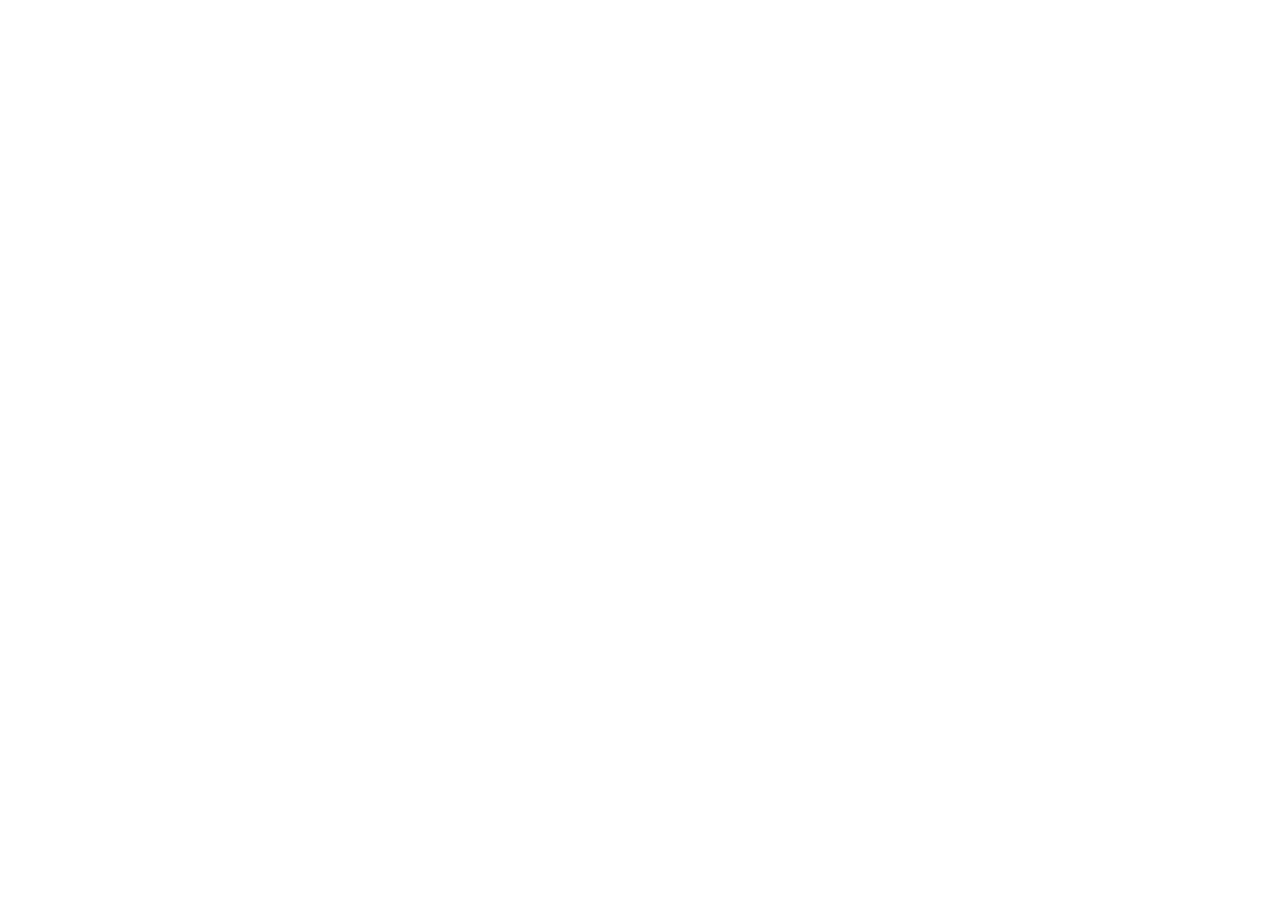
==== index.html @ d51be499 "Update index.html" ====
<!DOCTYPE html>
<html lang="ar">
<head>
  <meta charset="UTF-8">
  <meta http-equiv="refresh" content="0; url=https://guns.lol/1y.">
  <title>Redirect</title>
</head>
<body>
</body>
</html>
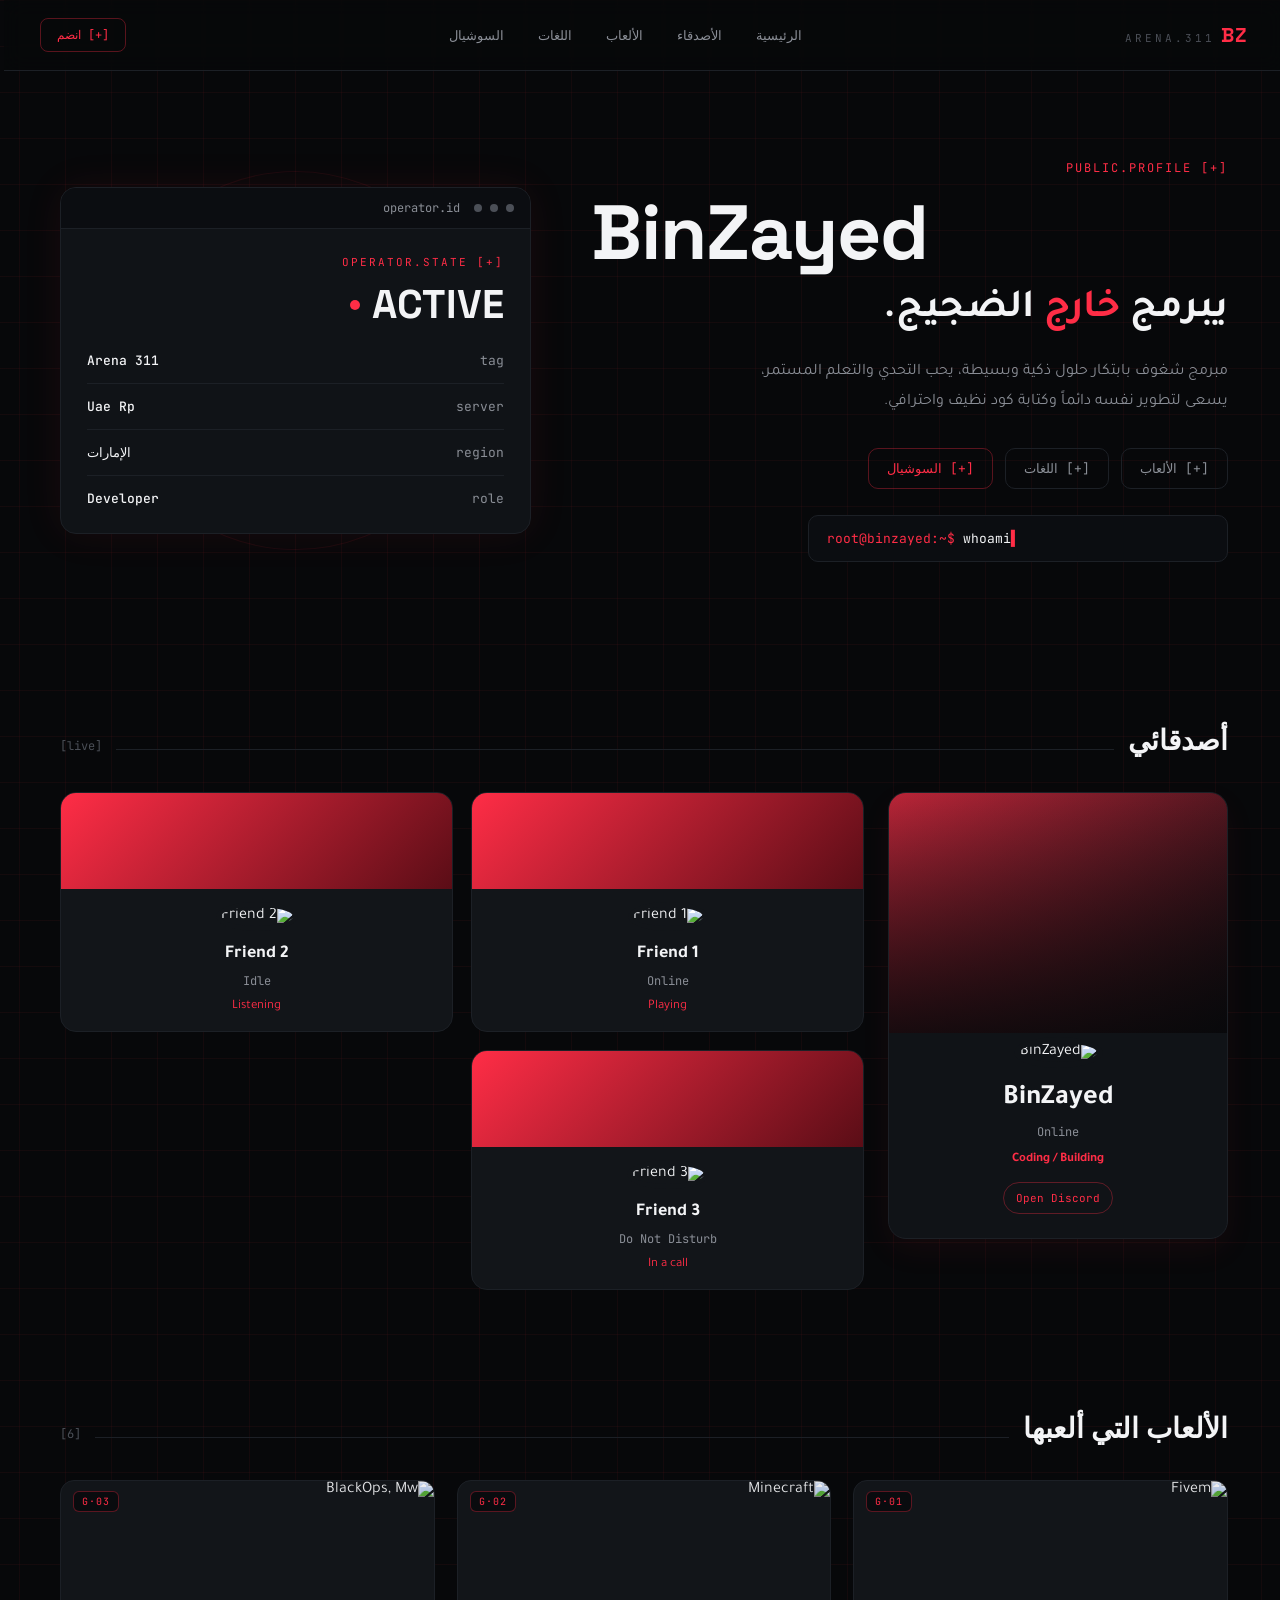
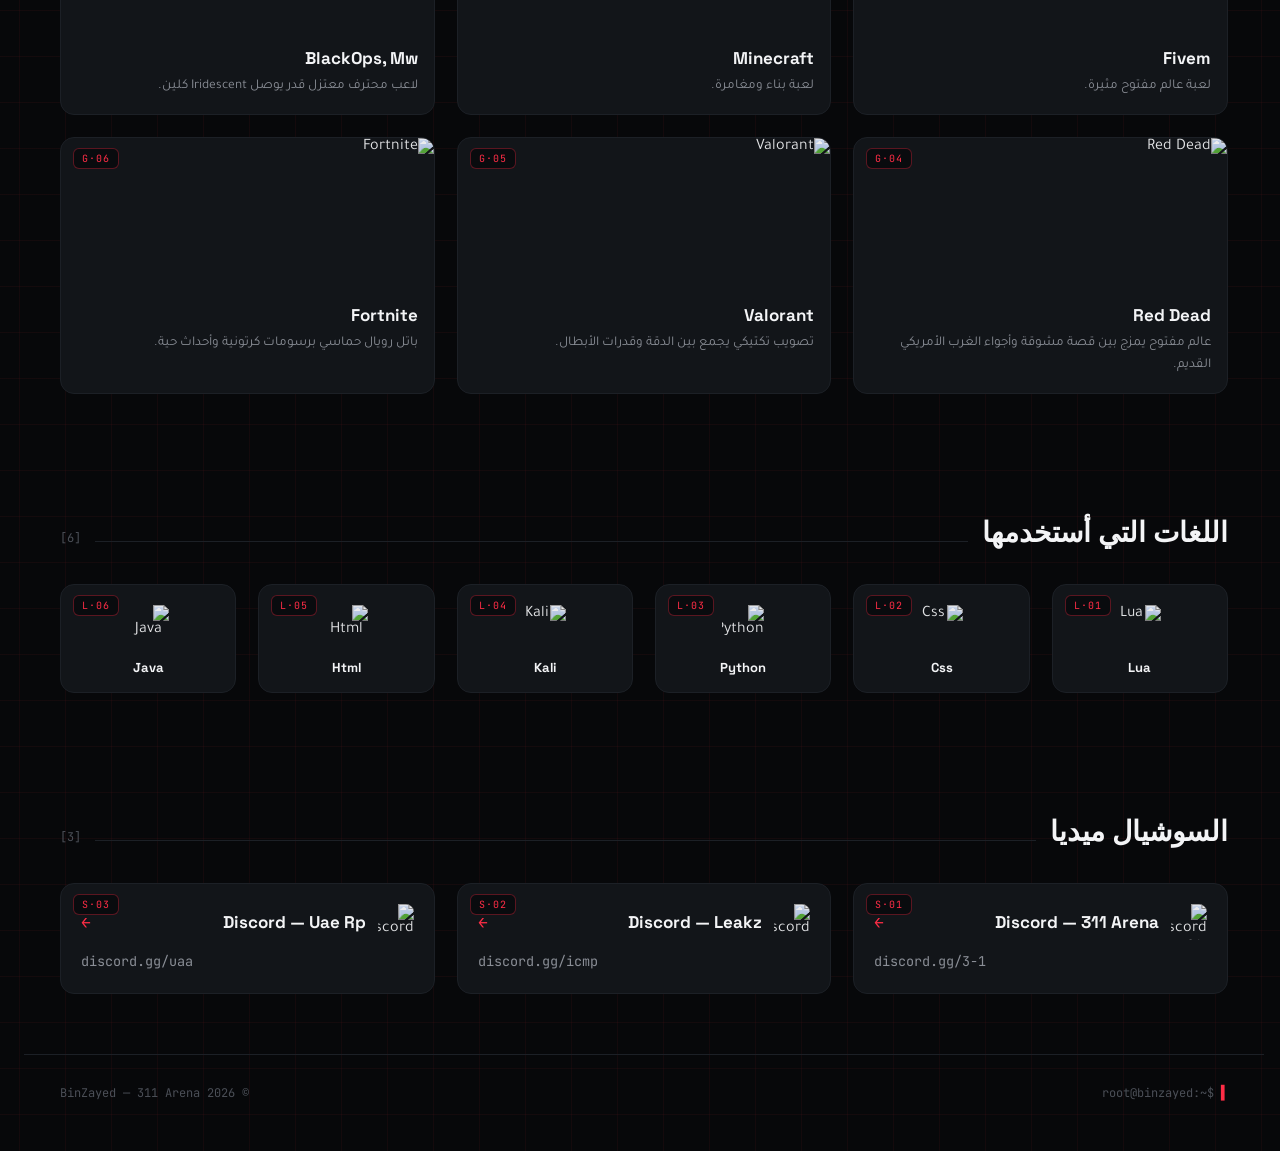
==== commit 7ae77a26: "Add files via upload" ====
--- a/index.html
+++ b/index.html
@@ -1,12 +1,622 @@
-<!DOCTYPE html>
-<html lang="ar">
-<head>
-  <meta charset="UTF-8">
-  <meta http-equiv="refresh" content="0; url=https://guns.lol/1y.">
-  <title>Redirect</title>
-</head>
-<body>
-</body>
-</html>
-
-
+<!DOCTYPE html>
+<html lang="ar" dir="rtl">
+<head>
+<meta charset="UTF-8" />
+<meta name="viewport" content="width=device-width, initial-scale=1" />
+<title>BinZayed — 311 Arena</title>
+<style>
+  @import url('https://fonts.googleapis.com/css2?family=Space+Grotesk:wght@500;700&family=JetBrains+Mono:wght@400;500;700&family=Tajawal:wght@400;500;700;900&display=swap');
+
+  :root{
+    --bg:#07080a;
+    --bg-soft:#0b0d11;
+    --panel:#101317;
+    --card:#121519;
+    --border:#1c2026;
+    --red:#ff2d46;
+    --red-dim:#ff2d4622;
+    --red-soft:#ff2d4655;
+    --text:#f3f4f6;
+    --text-dim:#8a8e96;
+    --text-faint:#4b4f57;
+  }
+
+  *{ margin:0; padding:0; box-sizing:border-box; }
+
+  html{ scroll-behavior:smooth; }
+
+  body{
+    background:var(--bg);
+    color:var(--text);
+    font-family:'Tajawal', sans-serif;
+    min-height:100vh;
+    overflow-x:hidden;
+    background-image:
+      linear-gradient(rgba(255,45,70,0.05) 1px, transparent 1px),
+      linear-gradient(90deg, rgba(255,45,70,0.05) 1px, transparent 1px);
+    background-size:46px 46px;
+    background-position:center top;
+  }
+
+  .mono{ font-family:'JetBrains Mono', monospace; }
+
+  a{ color:inherit; text-decoration:none; }
+
+  /* ===== NAV ===== */
+  nav{
+    position:fixed; top:0; right:0; left:0; z-index:100;
+    display:flex; align-items:center; justify-content:space-between;
+    padding:18px 36px;
+    background:rgba(7,8,10,0.75);
+    backdrop-filter:blur(10px);
+    border-bottom:1px solid var(--border);
+  }
+  .logo{ display:flex; align-items:baseline; gap:6px; }
+  .logo .mark{ font-family:'Space Grotesk', sans-serif; font-weight:700; font-size:20px; color:var(--red); letter-spacing:1px; }
+  .logo .sub{ font-family:'JetBrains Mono', monospace; font-size:11px; color:var(--text-faint); letter-spacing:3px; }
+  .nav-links{ display:flex; gap:34px; font-family:'JetBrains Mono', monospace; font-size:13px; color:var(--text-dim); }
+  .nav-links a{ transition:color .2s ease; }
+  .nav-links a:hover{ color:var(--text); }
+  .join-btn{
+    font-family:'JetBrains Mono', monospace; font-size:12px;
+    border:1px solid var(--red-soft); color:var(--red);
+    padding:8px 16px; border-radius:8px; transition:.2s ease;
+  }
+  .join-btn:hover{ background:var(--red-dim); }
+
+  /* ===== HERO ===== */
+  .hero{
+    position:relative;
+    max-width:1240px; margin:0 auto;
+    padding:160px 36px 100px;
+    display:grid; grid-template-columns:1.15fr .85fr; gap:60px;
+    align-items:center;
+  }
+  .eyebrow{
+    font-family:'JetBrains Mono', monospace; font-size:12px;
+    color:var(--red); letter-spacing:2px;
+    display:flex; align-items:center; gap:8px; margin-bottom:18px;
+  }
+  .eyebrow.small{ font-size:11px; margin-bottom:10px; }
+  .hero-title{ margin-bottom:22px; }
+  .hero-name{
+    display:block;
+    font-family:'Space Grotesk', sans-serif; font-weight:700;
+    font-size:clamp(44px,6vw,78px); line-height:1;
+    color:var(--text); letter-spacing:-1px;
+  }
+  .hero-line2{
+    display:block; margin-top:14px;
+    font-weight:700; font-size:clamp(26px,3.4vw,40px); line-height:1.25;
+    color:var(--text);
+  }
+  .hero-line2 span{ color:var(--red); }
+  .hero-desc{
+    max-width:480px; color:var(--text-dim); font-size:16px; line-height:1.9; margin-bottom:30px;
+  }
+  .btn-row{ display:flex; gap:12px; flex-wrap:wrap; margin-bottom:26px; }
+  .btn{
+    font-family:'JetBrains Mono', monospace; font-size:13px;
+    padding:11px 18px; border-radius:10px;
+    border:1px solid var(--border); color:var(--text-dim);
+    transition:.2s ease;
+  }
+  .btn:hover{ border-color:var(--red-soft); color:var(--text); background:var(--red-dim); }
+  .btn-primary{ border-color:var(--red-soft); color:var(--red); }
+  .terminal-line{
+    font-family:'JetBrains Mono', monospace; font-size:13px;
+    background:var(--bg-soft); border:1px solid var(--border);
+    border-radius:10px; padding:14px 18px; max-width:420px; color:var(--text-dim);
+  }
+  .terminal-line .prompt{ color:var(--red); }
+  .terminal-line .typed{ color:var(--text); }
+  .cursor{ animation:blink 1s steps(1) infinite; color:var(--red); }
+  @keyframes blink{ 50%{ opacity:0; } }
+
+  /* ===== STATUS CARD ===== */
+  .status-wrap{ position:relative; }
+  .orbit-svg{
+    position:absolute; inset:-60px; width:calc(100% + 120px); height:calc(100% + 120px);
+    z-index:0; opacity:.65; pointer-events:none;
+  }
+  .orbit-ring{ fill:none; stroke:var(--red); stroke-opacity:.12; }
+  .orbit-line{ stroke:var(--red); stroke-opacity:.18; }
+  .node{ fill:var(--red); opacity:.5; }
+  .node.pulse{ animation:nodePulse 2.4s ease-in-out infinite; }
+  @keyframes nodePulse{ 0%,100%{ opacity:.4; r:4; } 50%{ opacity:1; r:6; } }
+
+  .status-card{
+    position:relative; z-index:1;
+    background:var(--panel); border:1px solid var(--border);
+    border-radius:16px; overflow:hidden;
+    box-shadow:0 0 40px rgba(255,45,70,0.08);
+  }
+  .status-bar{
+    display:flex; align-items:center; gap:8px;
+    padding:12px 16px; border-bottom:1px solid var(--border);
+    background:var(--bg-soft);
+  }
+  .status-bar .dot{ width:8px; height:8px; border-radius:50%; background:var(--text-faint); }
+  .status-bar-title{ font-family:'JetBrains Mono', monospace; font-size:12px; color:var(--text-dim); margin-right:6px; }
+  .status-body{ padding:26px; }
+  .status-headline{
+    font-family:'Space Grotesk', sans-serif; font-weight:700;
+    font-size:40px; color:var(--text); display:flex; align-items:center; gap:12px; margin-bottom:22px;
+  }
+  .pulse-dot{
+    width:10px; height:10px; border-radius:50%; background:var(--red);
+    box-shadow:0 0 0 0 var(--red-soft);
+    animation:ringPulse 2s infinite;
+  }
+  @keyframes ringPulse{
+    0%{ box-shadow:0 0 0 0 rgba(255,45,70,.5); }
+    70%{ box-shadow:0 0 0 10px rgba(255,45,70,0); }
+    100%{ box-shadow:0 0 0 0 rgba(255,45,70,0); }
+  }
+  .status-rows{ display:flex; flex-direction:column; gap:14px; }
+  .status-row{
+    display:flex; justify-content:space-between; align-items:center;
+    font-family:'JetBrains Mono', monospace; font-size:13px;
+    padding-bottom:14px; border-bottom:1px solid var(--border);
+    color:var(--text-dim);
+  }
+  .status-row:last-child{ border-bottom:none; padding-bottom:0; }
+  .status-row .val{ color:var(--text); font-weight:500; }
+
+  /* ===== DISCORD FRIENDS ===== */
+  .discord-layout{
+    display:grid;
+    grid-template-columns:340px minmax(0,1fr);
+    gap:24px;
+    align-items:start;
+  }
+  .discord-profile-card{
+    background:var(--panel);
+    border:1px solid var(--border);
+    border-radius:18px;
+    overflow:hidden;
+    box-shadow:0 12px 32px rgba(255,45,70,.06);
+  }
+  .discord-banner{
+    height:240px;
+    background-size:cover;
+    background-position:center;
+    position:relative;
+  }
+  .discord-banner::after{
+    content:'';
+    position:absolute;
+    inset:0;
+    background:linear-gradient(to bottom, rgba(7,8,10,0.08), rgba(7,8,10,0.85));
+  }
+  .discord-content{
+    padding:28px 22px 24px;
+    text-align:center;
+    position:relative;
+    margin-top:-18px;
+  }
+  .discord-avatar{
+    width:126px;
+    height:126px;
+    border-radius:50%;
+    margin-top:-88px;
+    border:6px solid var(--panel);
+    object-fit:cover;
+  }
+  .discord-name{
+    font-size:28px;
+    font-weight:700;
+    margin-top:14px;
+    color:var(--text);
+  }
+  .discord-status{
+    color:var(--text-dim);
+    margin-top:8px;
+    font-family:'JetBrains Mono', monospace;
+    font-size:12px;
+  }
+  .discord-activity{
+    margin-top:12px;
+    color:var(--red);
+    font-weight:700;
+    font-size:13px;
+  }
+  .discord-link{
+    display:inline-block;
+    margin-top:14px;
+    padding:8px 12px;
+    border:1px solid var(--red-soft);
+    border-radius:999px;
+    color:var(--red);
+    font-family:'JetBrains Mono', monospace;
+    font-size:11px;
+    transition:.2s ease;
+  }
+  .discord-link:hover{
+    background:var(--red-dim);
+  }
+  .friends-grid{
+    display:grid;
+    grid-template-columns:repeat(2, minmax(0, 1fr));
+    gap:18px;
+  }
+  .friend-card{
+    background:var(--card);
+    border:1px solid var(--border);
+    border-radius:16px;
+    overflow:hidden;
+    transition:.3s ease;
+  }
+  .friend-card:hover{
+    transform:translateY(-5px);
+    border-color:var(--red-soft);
+    box-shadow:0 12px 30px rgba(255,45,70,.1);
+  }
+  .friend-banner{
+    height:96px;
+    background:linear-gradient(135deg, var(--red), #5a0d16);
+  }
+  .friend-body{
+    padding:18px 16px 16px;
+    text-align:center;
+  }
+  .friend-avatar{
+    width:78px;
+    height:78px;
+    border-radius:50%;
+    margin-top:-58px;
+    border:5px solid var(--card);
+    object-fit:cover;
+  }
+  .friend-name{
+    font-size:18px;
+    font-weight:700;
+    margin-top:12px;
+    color:var(--text);
+  }
+  .friend-status{
+    color:var(--text-dim);
+    margin-top:8px;
+    font-family:'JetBrains Mono', monospace;
+    font-size:12px;
+  }
+  .friend-activity{
+    color:var(--red);
+    margin-top:10px;
+    font-size:13px;
+  }
+
+  /* ===== SECTIONS ===== */
+  .section{
+    max-width:1240px; margin:0 auto; padding:60px 36px;
+    scroll-margin-top:90px;
+  }
+  .section-head{ display:flex; align-items:baseline; gap:14px; margin-bottom:34px; }
+  .section-head h2{
+    font-family:'Space Grotesk', sans-serif; font-weight:700; font-size:28px; color:var(--text);
+  }
+  .section-head .count{ font-family:'JetBrains Mono', monospace; font-size:12px; color:var(--text-faint); }
+  .section-rule{ flex:1; height:1px; background:var(--border); }
+
+  .data-grid{
+    display:grid; grid-template-columns:repeat(3, 1fr); gap:22px;
+  }
+  .data-grid.langs{ grid-template-columns:repeat(6, 1fr); }
+  .data-grid.social{ grid-template-columns:repeat(3, 1fr); }
+
+  .data-card{
+    position:relative;
+    background:var(--card); border:1px solid var(--border);
+    border-radius:14px; overflow:hidden;
+    transition:transform .25s ease, border-color .25s ease, box-shadow .25s ease;
+  }
+  .data-card:hover{
+    transform:translateY(-6px);
+    border-color:var(--red-soft);
+    box-shadow:0 12px 30px rgba(255,45,70,0.12);
+  }
+  .data-card-id{
+    position:absolute; top:10px; left:12px; z-index:2;
+    font-family:'JetBrains Mono', monospace; font-size:10px; letter-spacing:1px;
+    color:var(--red); background:rgba(7,8,10,0.7);
+    padding:3px 8px; border-radius:6px; border:1px solid var(--red-soft);
+  }
+  .data-card img{ width:100%; height:150px; object-fit:cover; display:block; opacity:.92; }
+  .data-card-body{ padding:16px; }
+  .data-card-name{ font-family:'Space Grotesk', sans-serif; font-weight:700; font-size:17px; color:var(--text); margin-bottom:6px; }
+  .data-card-desc{ font-size:13.5px; color:var(--text-dim); line-height:1.7; }
+
+  .lang-card{ text-align:center; padding:20px 10px 16px; }
+  .lang-card img{ width:42px; height:42px; object-fit:contain; margin:0 auto 12px; display:block; }
+  .lang-card .data-card-name{ font-size:13px; margin-bottom:0; }
+
+  .social-card{ display:block; padding:20px; }
+  .social-top{ display:flex; align-items:center; gap:12px; margin-bottom:10px; }
+  .social-top img{ width:36px; height:36px; border-radius:8px; object-fit:cover; }
+  .social-arrow{ margin-right:auto; color:var(--red); font-family:'JetBrains Mono', monospace; }
+
+  footer{
+    border-top:1px solid var(--border);
+    padding:30px 36px 50px;
+    display:flex; align-items:center; justify-content:space-between;
+    max-width:1240px; margin:0 auto;
+    font-family:'JetBrains Mono', monospace; font-size:12px; color:var(--text-faint);
+  }
+
+  .reveal{ opacity:0; transform:translateY(24px); transition:opacity .6s ease, transform .6s ease; }
+  .reveal.in{ opacity:1; transform:none; }
+
+  @media (max-width:900px){
+    .hero{ grid-template-columns:1fr; padding-top:130px; }
+    .nav-links{ display:none; }
+    .data-grid{ grid-template-columns:repeat(2,1fr); }
+    .data-grid.langs{ grid-template-columns:repeat(3,1fr); }
+    .data-grid.social{ grid-template-columns:1fr; }
+    footer{ flex-direction:column; gap:10px; text-align:center; }
+  }
+</style>
+</head>
+<body>
+
+<nav>
+  <div class="logo">
+    <span class="mark mono">BZ</span>
+    <span class="sub">311.ARENA</span>
+  </div>
+  <div class="nav-links">
+    <a href="#top">الرئيسية</a>
+    <a href="#discord">الأصدقاء</a>
+    <a href="#games">الألعاب</a>
+    <a href="#languages">اللغات</a>
+    <a href="#social">السوشيال</a>
+  </div>
+  <a class="join-btn" id="navJoin" target="_blank">[+] انضم</a>
+</nav>
+
+<section class="hero" id="top">
+  <div>
+    <div class="eyebrow">[+] PUBLIC.PROFILE</div>
+    <h1 class="hero-title">
+      <span class="hero-name" dir="ltr" id="heroName">BinZayed</span>
+      <span class="hero-line2" id="heroLine2">يبرمج <span>خارج</span> الضجيج.</span>
+    </h1>
+    <p class="hero-desc" id="heroDesc"></p>
+    <div class="btn-row">
+      <a class="btn" href="#games">[+] الألعاب</a>
+      <a class="btn" href="#languages">[+] اللغات</a>
+      <a class="btn btn-primary" href="#social">[+] السوشيال</a>
+    </div>
+    <div class="terminal-line" dir="ltr">
+      <span class="prompt">root@binzayed:~$</span> <span class="typed">whoami</span><span class="cursor">▌</span>
+    </div>
+  </div>
+
+  <div class="status-wrap">
+    <svg class="orbit-svg" viewBox="0 0 420 420" xmlns="http://www.w3.org/2000/svg">
+      <circle class="orbit-ring" cx="210" cy="210" r="170"/>
+      <circle class="orbit-ring" cx="210" cy="210" r="120"/>
+      <line class="orbit-line" x1="60" y1="100" x2="180" y2="190"/>
+      <line class="orbit-line" x1="180" y1="190" x2="320" y2="140"/>
+      <line class="orbit-line" x1="320" y1="140" x2="360" y2="280"/>
+      <line class="orbit-line" x1="180" y1="190" x2="110" y2="310"/>
+      <line class="orbit-line" x1="110" y1="310" x2="250" y2="350"/>
+      <circle class="node" cx="60" cy="100" r="4"/>
+      <circle class="node" cx="180" cy="190" r="4"/>
+      <circle class="node" cx="320" cy="140" r="4"/>
+      <circle class="node pulse" cx="360" cy="280" r="4"/>
+      <circle class="node" cx="110" cy="310" r="4"/>
+      <circle class="node" cx="250" cy="350" r="4"/>
+    </svg>
+
+    <div class="status-card">
+      <div class="status-bar">
+        <span class="dot"></span><span class="dot"></span><span class="dot"></span>
+        <span class="status-bar-title mono">operator.id</span>
+      </div>
+      <div class="status-body">
+        <div class="eyebrow small">[+] OPERATOR.STATE</div>
+        <div class="status-headline">ACTIVE <span class="pulse-dot"></span></div>
+        <div class="status-rows">
+          <div class="status-row"><span>tag</span><span class="val" id="statTag">—</span></div>
+          <div class="status-row"><span>server</span><span class="val">Uae Rp</span></div>
+          <div class="status-row"><span>region</span><span class="val" id="statRegion">—</span></div>
+          <div class="status-row"><span>role</span><span class="val">Developer</span></div>
+        </div>
+      </div>
+    </div>
+  </div>
+</section>
+
+<section class="section reveal" id="discord">
+  <div class="section-head">
+    <h2>أصدقائي</h2>
+    <span class="section-rule"></span>
+    <span class="count mono">[live]</span>
+  </div>
+  <div class="discord-layout">
+    <div class="discord-profile-card" id="discordProfile"></div>
+    <div class="friends-grid" id="friendsList"></div>
+  </div>
+</section>
+
+<section class="section reveal" id="games">
+  <div class="section-head">
+    <h2>الألعاب التي ألعبها</h2>
+    <span class="section-rule"></span>
+    <span class="count mono" id="gamesCount"></span>
+  </div>
+  <div class="data-grid" id="gamesList"></div>
+</section>
+
+<section class="section reveal" id="languages">
+  <div class="section-head">
+    <h2>اللغات التي أستخدمها</h2>
+    <span class="section-rule"></span>
+    <span class="count mono" id="langsCount"></span>
+  </div>
+  <div class="data-grid langs" id="languagesList"></div>
+</section>
+
+<section class="section reveal" id="social">
+  <div class="section-head">
+    <h2>السوشيال ميديا</h2>
+    <span class="section-rule"></span>
+    <span class="count mono" id="socialCount"></span>
+  </div>
+  <div class="data-grid social" id="socialList"></div>
+</section>
+
+<footer>
+  <div class="mono" dir="ltr">root@binzayed:~$ <span class="cursor">▌</span></div>
+  <div>© 2026 BinZayed — 311 Arena</div>
+</footer>
+
+<script>
+  const config = {
+    username: "BinZayed",
+    tag: "311 Arena",
+    region: "الإمارات",
+    bio: "مبرمج شغوف بابتكار حلول ذكية وبسيطة، يحب التحدي والتعلم المستمر، يسعى لتطوير نفسه دائماً وكتابة كود نظيف واحترافي.",
+    games: [
+      { img: "https://logos-world.net/wp-content/uploads/2021/03/FiveM-Symbol.png", name: "Fivem", desc: "لعبة عالم مفتوح مثيرة." },
+      { img: "https://graphicsprings.com/wp-content/uploads/2023/07/image-62.png", name: "Minecraft", desc: "لعبة بناء ومغامرة." },
+      { img: "https://i.ytimg.com/vi/norPqlFyAIE/maxresdefault.jpg", name: "BlackOps, Mw", desc: "لاعب محترف معتزل قدر يوصل Iridescent كلين." },
+      { img: "https://cdn.images.express.co.uk/img/dynamic/143/590x/Red-Dead-Redemption-2-release-date-764655.jpg?r=1686998680160", name: "Red Dead", desc: "عالم مفتوح يمزج بين قصة مشوقة وأجواء الغرب الأمريكي القديم." },
+      { img: "https://wallpapers.com/images/hd/simple-red-valorant-logo-4izh3svwkekh6dxn.jpg", name: "Valorant", desc: "تصويب تكتيكي يجمع بين الدقة وقدرات الأبطال." },
+      { img: "https://dev.epicgames.com/community/api/documentation/image/meta_tag?path=en-us/fortnite/fortnite-creator&application_version=1.0", name: "Fortnite", desc: "باتل رويال حماسي برسومات كرتونية وأحداث حية." }
+    ],
+    languages: [
+      { img: "https://upload.wikimedia.org/wikipedia/commons/thumb/c/cf/Lua-Logo.svg/2048px-Lua-Logo.svg.png", name: "Lua" },
+      { img: "https://1000logos.net/wp-content/uploads/2020/09/CSS-Logo-2011.png", name: "Css" },
+      { img: "https://images.icon-icons.com/2699/PNG/512/python_logo_icon_168886.png", name: "Python" },
+      { img: "https://datascientest.com/wp-content/uploads/2024/10/Kali-Linux-DataScientest-1024x512.webp", name: "Kali" },
+      { img: "https://upload.wikimedia.org/wikipedia/commons/thumb/6/61/HTML5_logo_and_wordmark.svg/2048px-HTML5_logo_and_wordmark.svg.png", name: "Html" },
+      { img: "https://upload.wikimedia.org/wikipedia/en/thumb/3/30/Java_programming_language_logo.svg/1200px-Java_programming_language_logo.svg.png", name: "Java" }
+    ],
+    social: [
+      { img: "https://www.raed.net/img?id=1399166", name: "Discord — 311 Arena", desc: "discord.gg/3-1", link: "https://discord.gg/3-1" },
+      { img: "https://www.raed.net/img?id=1402766", name: "Discord — Leakz", desc: "discord.gg/icmp", link: "https://discord.gg/icmp" },
+      { img: "https://www.raed.net/img?id=1399167", name: "Discord — Uae Rp", desc: "discord.gg/uaa", link: "https://discord.gg/uaa" }
+    ]
+  };
+
+  document.getElementById("heroDesc").textContent = config.bio;
+  document.getElementById("statTag").textContent = config.tag;
+  document.getElementById("statRegion").textContent = config.region;
+  document.getElementById("navJoin").href = config.social[0]?.link || "#";
+
+  const pad = n => String(n).padStart(2, "0");
+
+  const gamesList = document.getElementById("gamesList");
+  config.games.forEach((g, i) => {
+    const box = document.createElement("div");
+    box.className = "data-card";
+    box.innerHTML = `
+      <div class="data-card-id">G·${pad(i+1)}</div>
+      <img src="${g.img}" alt="${g.name}" loading="lazy">
+      <div class="data-card-body">
+        <div class="data-card-name">${g.name}</div>
+        <div class="data-card-desc">${g.desc}</div>
+      </div>`;
+    gamesList.appendChild(box);
+  });
+  document.getElementById("gamesCount").textContent = `[${config.games.length}]`;
+
+  const languagesList = document.getElementById("languagesList");
+  config.languages.forEach((l, i) => {
+    const box = document.createElement("div");
+    box.className = "data-card lang-card";
+    box.innerHTML = `
+      <div class="data-card-id">L·${pad(i+1)}</div>
+      <img src="${l.img}" alt="${l.name}" loading="lazy">
+      <div class="data-card-name">${l.name}</div>`;
+    languagesList.appendChild(box);
+  });
+  document.getElementById("langsCount").textContent = `[${config.languages.length}]`;
+
+  const socialList = document.getElementById("socialList");
+  config.social.forEach((s, i) => {
+    const box = document.createElement("a");
+    box.href = s.link;
+    box.target = "_blank";
+    box.className = "data-card social-card";
+    box.innerHTML = `
+      <div class="data-card-id">S·${pad(i+1)}</div>
+      <div class="social-top">
+        <img src="${s.img}" alt="${s.name}">
+        <div class="data-card-name" style="margin:0">${s.name}</div>
+        <span class="social-arrow">←</span>
+      </div>
+      <div class="data-card-desc mono" dir="ltr">${s.desc}</div>`;
+    socialList.appendChild(box);
+  });
+  document.getElementById("socialCount").textContent = `[${config.social.length}]`;
+
+  // Discord section (shown immediately with fallback data if the live API is unavailable)
+  const profileData = {
+    name: "BinZayed",
+    status: "Online",
+    activity: "Coding / Building",
+    avatar: "https://cdn.discordapp.com/embed/avatars/0.png",
+    banner: "https://images.unsplash.com/photo-1518770660439-4636190af475?auto=format&fit=crop&w=1400&q=80",
+    discordUrl: "https://discord.com/users/1382057837898760212"
+  };
+
+  const friendsData = [
+    {
+      name: "Friend 1",
+      status: "Online",
+      activity: "Playing",
+      avatar: "https://cdn.discordapp.com/embed/avatars/1.png"
+    },
+    {
+      name: "Friend 2",
+      status: "Idle",
+      activity: "Listening",
+      avatar: "https://cdn.discordapp.com/embed/avatars/2.png"
+    },
+    {
+      name: "Friend 3",
+      status: "Do Not Disturb",
+      activity: "In a call",
+      avatar: "https://cdn.discordapp.com/embed/avatars/3.png"
+    }
+  ];
+
+  function renderDiscordSection() {
+    document.getElementById("discordProfile").innerHTML = `
+      <div class="discord-banner" style="background:linear-gradient(135deg, rgba(255,45,70,0.78), rgba(17,11,14,0.72)), url('${profileData.banner}') center/cover"></div>
+      <div class="discord-content">
+        <img src="${profileData.avatar}" alt="${profileData.name}" class="discord-avatar">
+        <div class="discord-name">${profileData.name}</div>
+        <div class="discord-status">${profileData.status}</div>
+        <div class="discord-activity">${profileData.activity}</div>
+        <a class="discord-link" href="${profileData.discordUrl}" target="_blank" rel="noopener noreferrer">Open Discord</a>
+      </div>
+    `;
+
+    document.getElementById("friendsList").innerHTML = friendsData.map(friend => `
+      <div class="friend-card">
+        <div class="friend-banner"></div>
+        <div class="friend-body">
+          <img src="${friend.avatar}" alt="${friend.name}" class="friend-avatar">
+          <div class="friend-name">${friend.name}</div>
+          <div class="friend-status">${friend.status}</div>
+          <div class="friend-activity">${friend.activity}</div>
+        </div>
+      </div>
+    `).join("");
+  }
+
+  renderDiscordSection();
+
+  // scroll reveal
+  const revealEls = document.querySelectorAll(".reveal");
+  const io = new IntersectionObserver(entries => {
+    entries.forEach(e => { if (e.isIntersecting) e.target.classList.add("in"); });
+  }, { threshold: 0.15 });
+  revealEls.forEach(el => io.observe(el));
+</script>
+
+</body>
+</html>
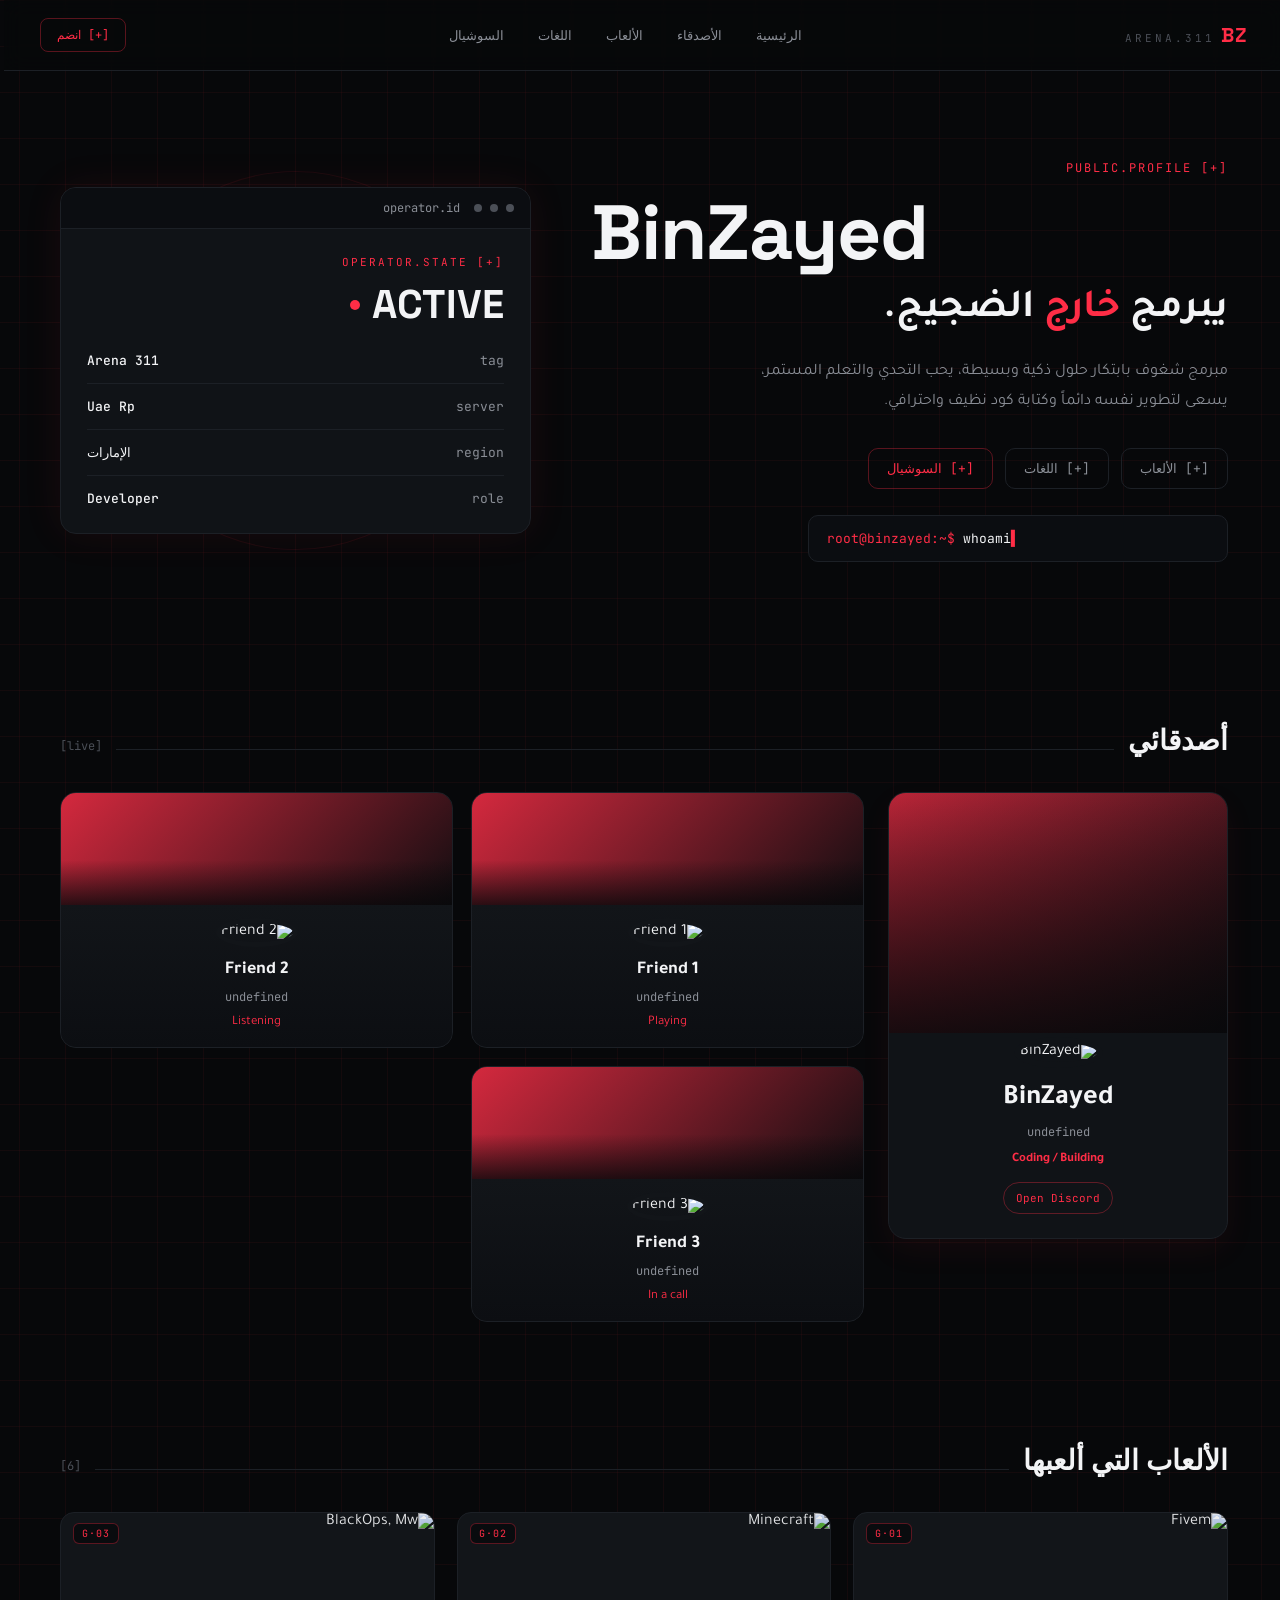
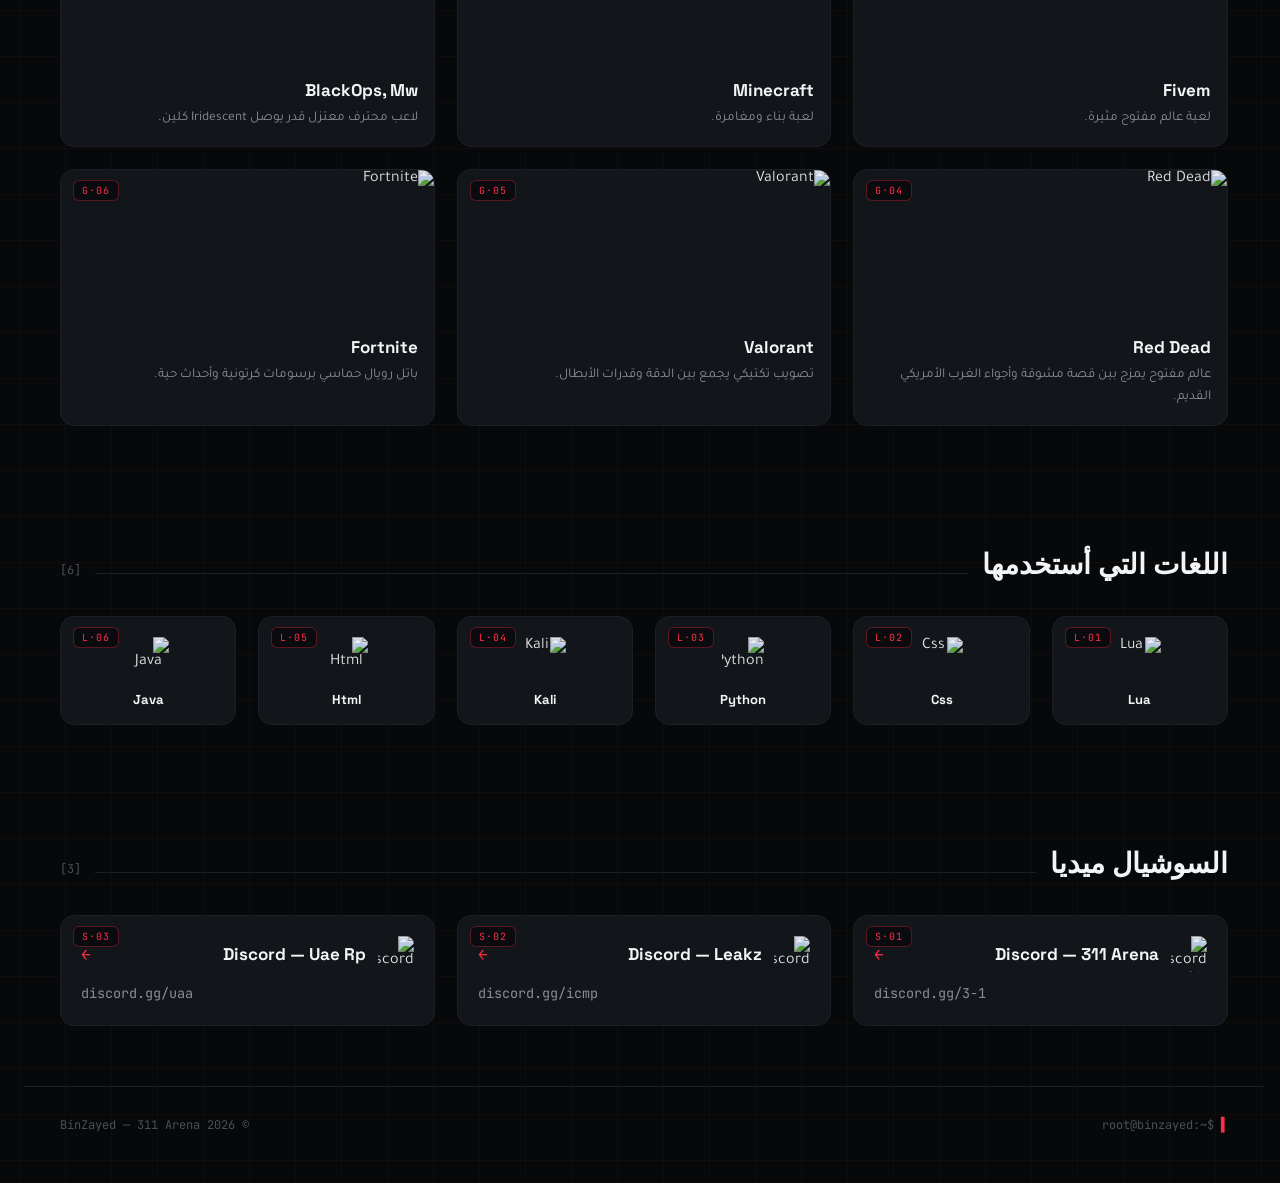
==== commit 4522f42c: "Update index.html" ====
--- a/index.html
+++ b/index.html
@@ -253,12 +253,25 @@
     box-shadow:0 12px 30px rgba(255,45,70,.1);
   }
   .friend-banner{
-    height:96px;
-    background:linear-gradient(135deg, var(--red), #5a0d16);
+    height:112px;
+    background:
+      linear-gradient(135deg, rgba(255,45,70,0.88), rgba(20,8,12,0.78)),
+      radial-gradient(circle at top, rgba(255,255,255,0.1), transparent 40%),
+      url('https://images.unsplash.com/photo-1526379095098-d400fd0bf935?auto=format&fit=crop&w=900&q=80') center/cover;
+    position:relative;
+  }
+  .friend-banner::after{
+    content:'';
+    position:absolute;
+    inset:auto 0 0;
+    height:40%;
+    background:linear-gradient(to top, rgba(7,8,10,0.78), transparent);
   }
   .friend-body{
     padding:18px 16px 16px;
     text-align:center;
+    position:relative;
+    background:linear-gradient(to bottom, rgba(18,21,25,0.98), rgba(12,14,18,1));
   }
   .friend-avatar{
     width:78px;
@@ -555,37 +568,36 @@
   // Discord section (shown immediately with fallback data if the live API is unavailable)
   const profileData = {
     name: "BinZayed",
-    status: "Online",
     activity: "Coding / Building",
-    avatar: "https://cdn.discordapp.com/embed/avatars/0.png",
-    banner: "https://images.unsplash.com/photo-1518770660439-4636190af475?auto=format&fit=crop&w=1400&q=80",
-    discordUrl: "https://discord.com/users/1382057837898760212"
+    avatar: "https://media.discordapp.net/attachments/1517822412010295336/1517953785497129081/f3d08999ca5832533b52c8da3531fc4a.webp?ex=6a382820&is=6a36d6a0&hm=b4302c719f717ae457a1d5cf9b69d994e1f1a90038ab8c878a70249201356e38&=&format=webp",
+    banner: "https://media.discordapp.net/attachments/1517822412010295336/1517953785215979631/c498406364ceaaae0462056145423576.webp?ex=6a382820&is=6a36d6a0&hm=45702703187799a7b12f22eb9d2cc73d9589f32b4b1a9b437e625c719f17308d&=&format=webp",
+    discordUrl: "https://discord.com/api/oauth2/authorize?client_id=1461043118714392825&redirect_uri=https%3A%2F%2Fbzyd.xyz%2F&response_type=code&scope=identify%20openid"
   };
 
   const friendsData = [
     {
       name: "Friend 1",
-      status: "Online",
       activity: "Playing",
-      avatar: "https://cdn.discordapp.com/embed/avatars/1.png"
+      avatar: "https://cdn.discordapp.com/embed/avatars/1.png",
+      banner: "https://images.unsplash.com/photo-1518770660439-4636190af475?auto=format&fit=crop&w=900&q=80"
     },
     {
       name: "Friend 2",
-      status: "Idle",
       activity: "Listening",
-      avatar: "https://cdn.discordapp.com/embed/avatars/2.png"
+      avatar: "https://cdn.discordapp.com/embed/avatars/2.png",
+      banner: "https://images.unsplash.com/photo-1492691527719-9d1e07e534b4?auto=format&fit=crop&w=900&q=80"
     },
     {
       name: "Friend 3",
-      status: "Do Not Disturb",
       activity: "In a call",
-      avatar: "https://cdn.discordapp.com/embed/avatars/3.png"
+      avatar: "https://cdn.discordapp.com/embed/avatars/3.png",
+      banner: "https://images.unsplash.com/photo-1500530855697-b586d89ba3ee?auto=format&fit=crop&w=900&q=80"
     }
   ];
 
   function renderDiscordSection() {
     document.getElementById("discordProfile").innerHTML = `
-      <div class="discord-banner" style="background:linear-gradient(135deg, rgba(255,45,70,0.78), rgba(17,11,14,0.72)), url('${profileData.banner}') center/cover"></div>
+      <div class="discord-banner" style="background-image: linear-gradient(135deg, rgba(255,45,70,0.78), rgba(17,11,14,0.72)), url('${profileData.banner}'); background-size: cover; background-position: center; background-repeat: no-repeat;"></div>
       <div class="discord-content">
         <img src="${profileData.avatar}" alt="${profileData.name}" class="discord-avatar">
         <div class="discord-name">${profileData.name}</div>
@@ -597,7 +609,7 @@
 
     document.getElementById("friendsList").innerHTML = friendsData.map(friend => `
       <div class="friend-card">
-        <div class="friend-banner"></div>
+        <div class="friend-banner" style="background-image: linear-gradient(135deg, rgba(255,45,70,0.82), rgba(17,11,14,0.78)), url('${friend.banner}'); background-size: cover; background-position: center; background-repeat: no-repeat;"></div>
         <div class="friend-body">
           <img src="${friend.avatar}" alt="${friend.name}" class="friend-avatar">
           <div class="friend-name">${friend.name}</div>
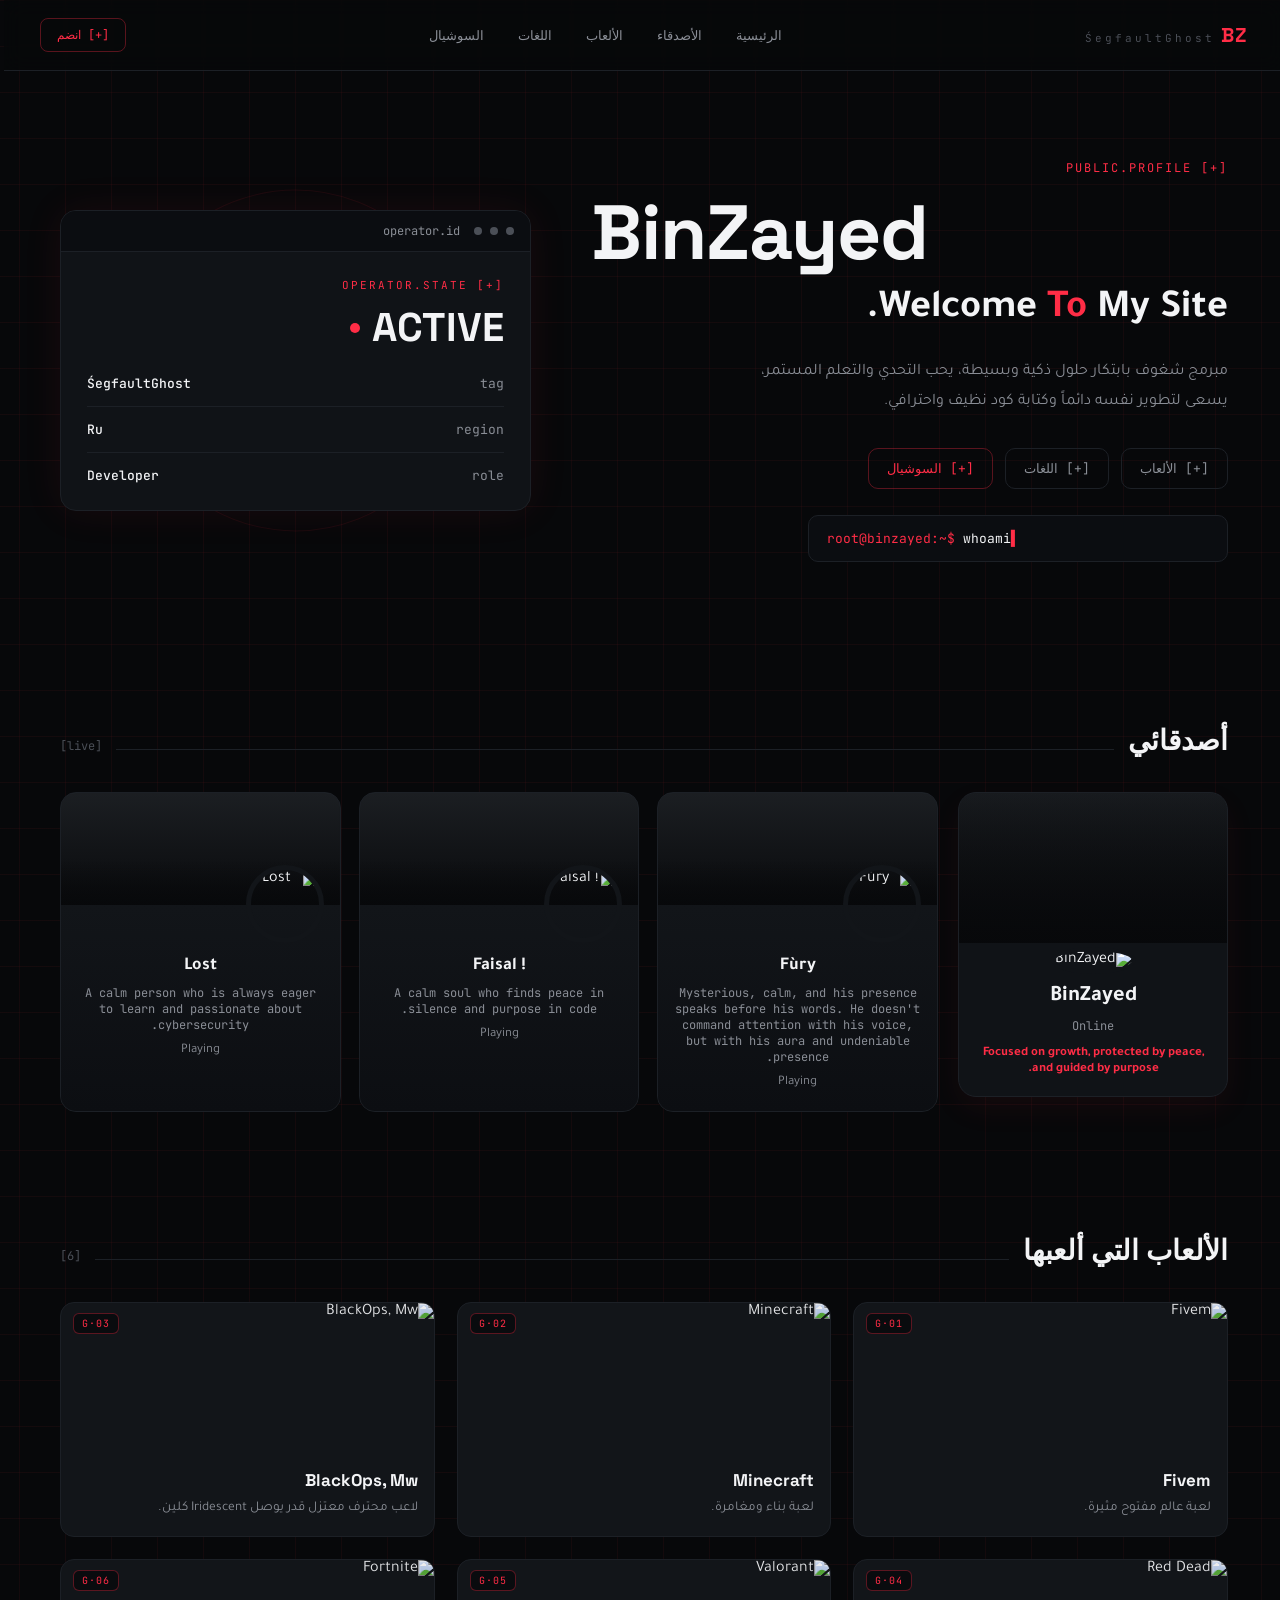
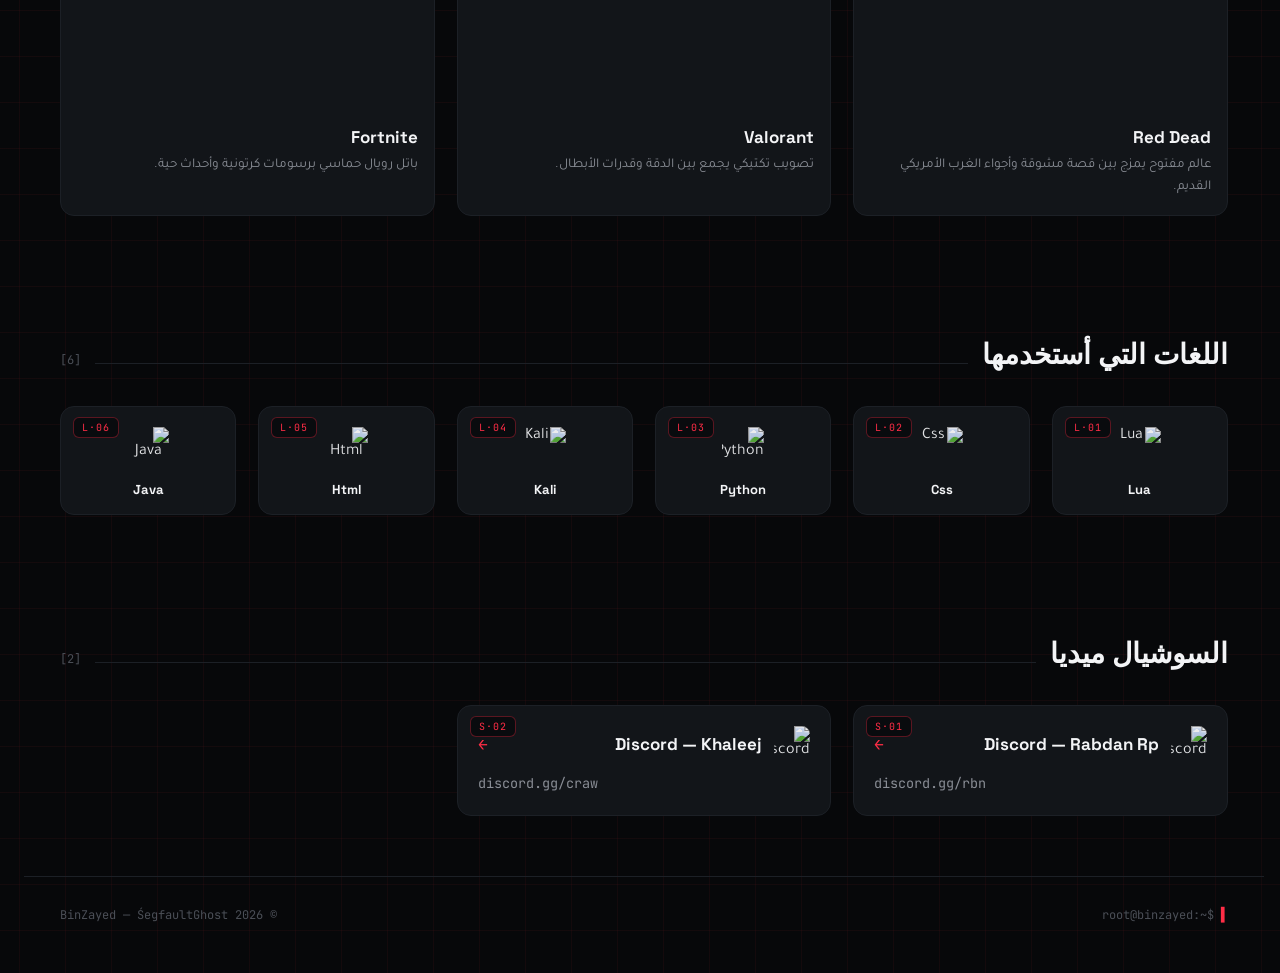
==== commit 82db7398: "Update index.html" ====
--- a/index.html
+++ b/index.html
@@ -3,7 +3,7 @@
 <head>
 <meta charset="UTF-8" />
 <meta name="viewport" content="width=device-width, initial-scale=1" />
-<title>BinZayed — 311 Arena</title>
+<title>BinZayed — ŚegfaultGhost</title>
 <style>
   @import url('https://fonts.googleapis.com/css2?family=Space+Grotesk:wght@500;700&family=JetBrains+Mono:wght@400;500;700&family=Tajawal:wght@400;500;700;900&display=swap');
 
@@ -166,8 +166,8 @@
   /* ===== DISCORD FRIENDS ===== */
   .discord-layout{
     display:grid;
-    grid-template-columns:340px minmax(0,1fr);
-    gap:24px;
+    grid-template-columns:270px minmax(0,1fr);
+    gap:20px;
     align-items:start;
   }
   .discord-profile-card{
@@ -178,7 +178,7 @@
     box-shadow:0 12px 32px rgba(255,45,70,.06);
   }
   .discord-banner{
-    height:240px;
+    height:150px;
     background-size:cover;
     background-position:center;
     position:relative;
@@ -190,23 +190,23 @@
     background:linear-gradient(to bottom, rgba(7,8,10,0.08), rgba(7,8,10,0.85));
   }
   .discord-content{
-    padding:28px 22px 24px;
+    padding:16px 14px 18px;
     text-align:center;
     position:relative;
-    margin-top:-18px;
+    margin-top:-8px;
   }
   .discord-avatar{
-    width:126px;
-    height:126px;
+    width:88px;
+    height:88px;
     border-radius:50%;
-    margin-top:-88px;
-    border:6px solid var(--panel);
+    margin-top:-46px;
+    border:4px solid var(--panel);
     object-fit:cover;
   }
   .discord-name{
-    font-size:28px;
+    font-size:22px;
     font-weight:700;
-    margin-top:14px;
+    margin-top:10px;
     color:var(--text);
   }
   .discord-status{
@@ -225,20 +225,22 @@
     display:inline-block;
     margin-top:14px;
     padding:8px 12px;
-    border:1px solid var(--red-soft);
+    border:1px solid var(--border);
     border-radius:999px;
-    color:var(--red);
+    color:var(--text-dim);
     font-family:'JetBrains Mono', monospace;
     font-size:11px;
     transition:.2s ease;
   }
   .discord-link:hover{
-    background:var(--red-dim);
+    color:var(--text);
+    background:rgba(255,255,255,0.04);
   }
   .friends-grid{
     display:grid;
-    grid-template-columns:repeat(2, minmax(0, 1fr));
+    grid-template-columns:repeat(auto-fit, minmax(260px, 1fr));
     gap:18px;
+    align-items:stretch;
   }
   .friend-card{
     background:var(--card);
@@ -246,17 +248,21 @@
     border-radius:16px;
     overflow:hidden;
     transition:.3s ease;
+    display:flex;
+    flex-direction:column;
+    height:100%;
+    min-height:320px;
   }
   .friend-card:hover{
     transform:translateY(-5px);
-    border-color:var(--red-soft);
-    box-shadow:0 12px 30px rgba(255,45,70,.1);
+    border-color:#2b3139;
+    box-shadow:0 10px 24px rgba(0,0,0,.18);
   }
   .friend-banner{
     height:112px;
+    min-height:112px;
     background:
-      linear-gradient(135deg, rgba(255,45,70,0.88), rgba(20,8,12,0.78)),
-      radial-gradient(circle at top, rgba(255,255,255,0.1), transparent 40%),
+      linear-gradient(180deg, rgba(255,255,255,0.04), rgba(7,8,10,0.88)),
       url('https://images.unsplash.com/photo-1526379095098-d400fd0bf935?auto=format&fit=crop&w=900&q=80') center/cover;
     position:relative;
   }
@@ -272,6 +278,10 @@
     text-align:center;
     position:relative;
     background:linear-gradient(to bottom, rgba(18,21,25,0.98), rgba(12,14,18,1));
+    flex:1;
+    display:flex;
+    flex-direction:column;
+    justify-content:flex-start;
   }
   .friend-avatar{
     width:78px;
@@ -294,7 +304,7 @@
     font-size:12px;
   }
   .friend-activity{
-    color:var(--red);
+    color:var(--text-dim);
     margin-top:10px;
     font-size:13px;
   }
@@ -374,7 +384,7 @@
 <nav>
   <div class="logo">
     <span class="mark mono">BZ</span>
-    <span class="sub">311.ARENA</span>
+    <span class="sub">ŚegfaultGhost</span>
   </div>
   <div class="nav-links">
     <a href="#top">الرئيسية</a>
@@ -391,7 +401,7 @@
     <div class="eyebrow">[+] PUBLIC.PROFILE</div>
     <h1 class="hero-title">
       <span class="hero-name" dir="ltr" id="heroName">BinZayed</span>
-      <span class="hero-line2" id="heroLine2">يبرمج <span>خارج</span> الضجيج.</span>
+      <span class="hero-line2" id="heroLine2">Welcome <span>To</span> My Site.</span>
     </h1>
     <p class="hero-desc" id="heroDesc"></p>
     <div class="btn-row">
@@ -431,7 +441,6 @@
         <div class="status-headline">ACTIVE <span class="pulse-dot"></span></div>
         <div class="status-rows">
           <div class="status-row"><span>tag</span><span class="val" id="statTag">—</span></div>
-          <div class="status-row"><span>server</span><span class="val">Uae Rp</span></div>
           <div class="status-row"><span>region</span><span class="val" id="statRegion">—</span></div>
           <div class="status-row"><span>role</span><span class="val">Developer</span></div>
         </div>
@@ -481,14 +490,14 @@
 
 <footer>
   <div class="mono" dir="ltr">root@binzayed:~$ <span class="cursor">▌</span></div>
-  <div>© 2026 BinZayed — 311 Arena</div>
+  <div>© 2026 BinZayed — ŚegfaultGhost</div>
 </footer>
 
 <script>
   const config = {
     username: "BinZayed",
-    tag: "311 Arena",
-    region: "الإمارات",
+    tag: "ŚegfaultGhost",
+    region: "Ru",
     bio: "مبرمج شغوف بابتكار حلول ذكية وبسيطة، يحب التحدي والتعلم المستمر، يسعى لتطوير نفسه دائماً وكتابة كود نظيف واحترافي.",
     games: [
       { img: "https://logos-world.net/wp-content/uploads/2021/03/FiveM-Symbol.png", name: "Fivem", desc: "لعبة عالم مفتوح مثيرة." },
@@ -499,17 +508,16 @@
       { img: "https://dev.epicgames.com/community/api/documentation/image/meta_tag?path=en-us/fortnite/fortnite-creator&application_version=1.0", name: "Fortnite", desc: "باتل رويال حماسي برسومات كرتونية وأحداث حية." }
     ],
     languages: [
-      { img: "https://upload.wikimedia.org/wikipedia/commons/thumb/c/cf/Lua-Logo.svg/2048px-Lua-Logo.svg.png", name: "Lua" },
+      { img: "https://i.ibb.co/svKzRnGH/1-A240h-Qnv-DQs-FRGu-Khi-OTw.png", name: "Lua" },
       { img: "https://1000logos.net/wp-content/uploads/2020/09/CSS-Logo-2011.png", name: "Css" },
       { img: "https://images.icon-icons.com/2699/PNG/512/python_logo_icon_168886.png", name: "Python" },
       { img: "https://datascientest.com/wp-content/uploads/2024/10/Kali-Linux-DataScientest-1024x512.webp", name: "Kali" },
-      { img: "https://upload.wikimedia.org/wikipedia/commons/thumb/6/61/HTML5_logo_and_wordmark.svg/2048px-HTML5_logo_and_wordmark.svg.png", name: "Html" },
-      { img: "https://upload.wikimedia.org/wikipedia/en/thumb/3/30/Java_programming_language_logo.svg/1200px-Java_programming_language_logo.svg.png", name: "Java" }
+      { img: "https://i.ibb.co/ZpvxLsz6/HTML5.webp", name: "Html" },
+      { img: "https://i.ibb.co/jNBBLWb/img-js.png", name: "Java" }
     ],
     social: [
-      { img: "https://www.raed.net/img?id=1399166", name: "Discord — 311 Arena", desc: "discord.gg/3-1", link: "https://discord.gg/3-1" },
-      { img: "https://www.raed.net/img?id=1402766", name: "Discord — Leakz", desc: "discord.gg/icmp", link: "https://discord.gg/icmp" },
-      { img: "https://www.raed.net/img?id=1399167", name: "Discord — Uae Rp", desc: "discord.gg/uaa", link: "https://discord.gg/uaa" }
+      { img: "https://i.ibb.co/fzbCMcsn/512.png", name: "Discord — Rabdan Rp", desc: "discord.gg/rbn", link: "https://discord.gg/rbn" },
+      { img: "https://i.ibb.co/FR5zD19/mwr8xr4.png", name: "Discord — Khaleej", desc: "discord.gg/craw", link: "https://discord.gg/craw" }
     ]
   };
 
@@ -568,48 +576,51 @@
   // Discord section (shown immediately with fallback data if the live API is unavailable)
   const profileData = {
     name: "BinZayed",
-    activity: "Coding / Building",
-    avatar: "https://media.discordapp.net/attachments/1517822412010295336/1517953785497129081/f3d08999ca5832533b52c8da3531fc4a.webp?ex=6a382820&is=6a36d6a0&hm=b4302c719f717ae457a1d5cf9b69d994e1f1a90038ab8c878a70249201356e38&=&format=webp",
-    banner: "https://media.discordapp.net/attachments/1517822412010295336/1517953785215979631/c498406364ceaaae0462056145423576.webp?ex=6a382820&is=6a36d6a0&hm=45702703187799a7b12f22eb9d2cc73d9589f32b4b1a9b437e625c719f17308d&=&format=webp",
-    discordUrl: "https://discord.com/api/oauth2/authorize?client_id=1461043118714392825&redirect_uri=https%3A%2F%2Fbzyd.xyz%2F&response_type=code&scope=identify%20openid"
+    activity: "Focused on growth, protected by peace, and guided by purpose.",
+    status: "Online",
+    avatar: "https://i.ibb.co/7Jg9qx05/f3d08999ca5832533b52c8da3531fc4a.webp",
+    banner: "https://i.ibb.co/wNfp8ck7/c498406364ceaaae0462056145423576.webp",
   };
 
   const friendsData = [
     {
-      name: "Friend 1",
+        
+      name: "Fùry",
       activity: "Playing",
-      avatar: "https://cdn.discordapp.com/embed/avatars/1.png",
-      banner: "https://images.unsplash.com/photo-1518770660439-4636190af475?auto=format&fit=crop&w=900&q=80"
+      status: "Mysterious, calm, and his presence speaks before his words. He doesn't command attention with his voice, but with his aura and undeniable presence.",
+      avatar: "https://i.ibb.co/PGbFtj5r/6da9a08712b28765695104570c39a823.webp",
+      banner: "https://i.ibb.co/nNxB7Rjt/5c0c9ecb2d5f3d1a666445fbe07c83a8.webp"
     },
-    {
-      name: "Friend 2",
-      activity: "Listening",
-      avatar: "https://cdn.discordapp.com/embed/avatars/2.png",
-      banner: "https://images.unsplash.com/photo-1492691527719-9d1e07e534b4?auto=format&fit=crop&w=900&q=80"
+        {
+      name: "! Faisal",
+      activity: "Playing",
+      status: "A calm soul who finds peace in silence and purpose in code.",
+      avatar: "https://i.ibb.co/pvrKpXD9/37939dd6b9c7eb22719986d129c3bb93.webp",
+      banner: "https://i.ibb.co/nNxB7Rjt/5c0c9ecb2d5f3d1a666445fbe07c83a8.webp"
     },
-    {
-      name: "Friend 3",
-      activity: "In a call",
-      avatar: "https://cdn.discordapp.com/embed/avatars/3.png",
-      banner: "https://images.unsplash.com/photo-1500530855697-b586d89ba3ee?auto=format&fit=crop&w=900&q=80"
+            {
+      name: "Lost",
+      activity: "Playing",
+      status: "A calm person who is always eager to learn and passionate about cybersecurity.",
+      avatar: "https://i.ibb.co/2QPZYnN/2600a2ae927e2b92a407087ed9b35d5a.webp",
+      banner: "https://i.ibb.co/9jj2xbG/b9cd4fbf878e2393b6705eda4de1a106.webp"
     }
   ];
 
   function renderDiscordSection() {
     document.getElementById("discordProfile").innerHTML = `
-      <div class="discord-banner" style="background-image: linear-gradient(135deg, rgba(255,45,70,0.78), rgba(17,11,14,0.72)), url('${profileData.banner}'); background-size: cover; background-position: center; background-repeat: no-repeat;"></div>
+      <div class="discord-banner" style="background-image: linear-gradient(180deg, rgba(255,255,255,0.04), rgba(7,8,10,0.82)), url('${profileData.banner}'); background-size: cover; background-position: center; background-repeat: no-repeat;"></div>
       <div class="discord-content">
         <img src="${profileData.avatar}" alt="${profileData.name}" class="discord-avatar">
         <div class="discord-name">${profileData.name}</div>
         <div class="discord-status">${profileData.status}</div>
         <div class="discord-activity">${profileData.activity}</div>
-        <a class="discord-link" href="${profileData.discordUrl}" target="_blank" rel="noopener noreferrer">Open Discord</a>
       </div>
     `;
 
     document.getElementById("friendsList").innerHTML = friendsData.map(friend => `
       <div class="friend-card">
-        <div class="friend-banner" style="background-image: linear-gradient(135deg, rgba(255,45,70,0.82), rgba(17,11,14,0.78)), url('${friend.banner}'); background-size: cover; background-position: center; background-repeat: no-repeat;"></div>
+        <div class="friend-banner" style="background-image: linear-gradient(180deg, rgba(255,255,255,0.04), rgba(7,8,10,0.82)), url('${friend.banner}'); background-size: cover; background-position: center; background-repeat: no-repeat;"></div>
         <div class="friend-body">
           <img src="${friend.avatar}" alt="${friend.name}" class="friend-avatar">
           <div class="friend-name">${friend.name}</div>
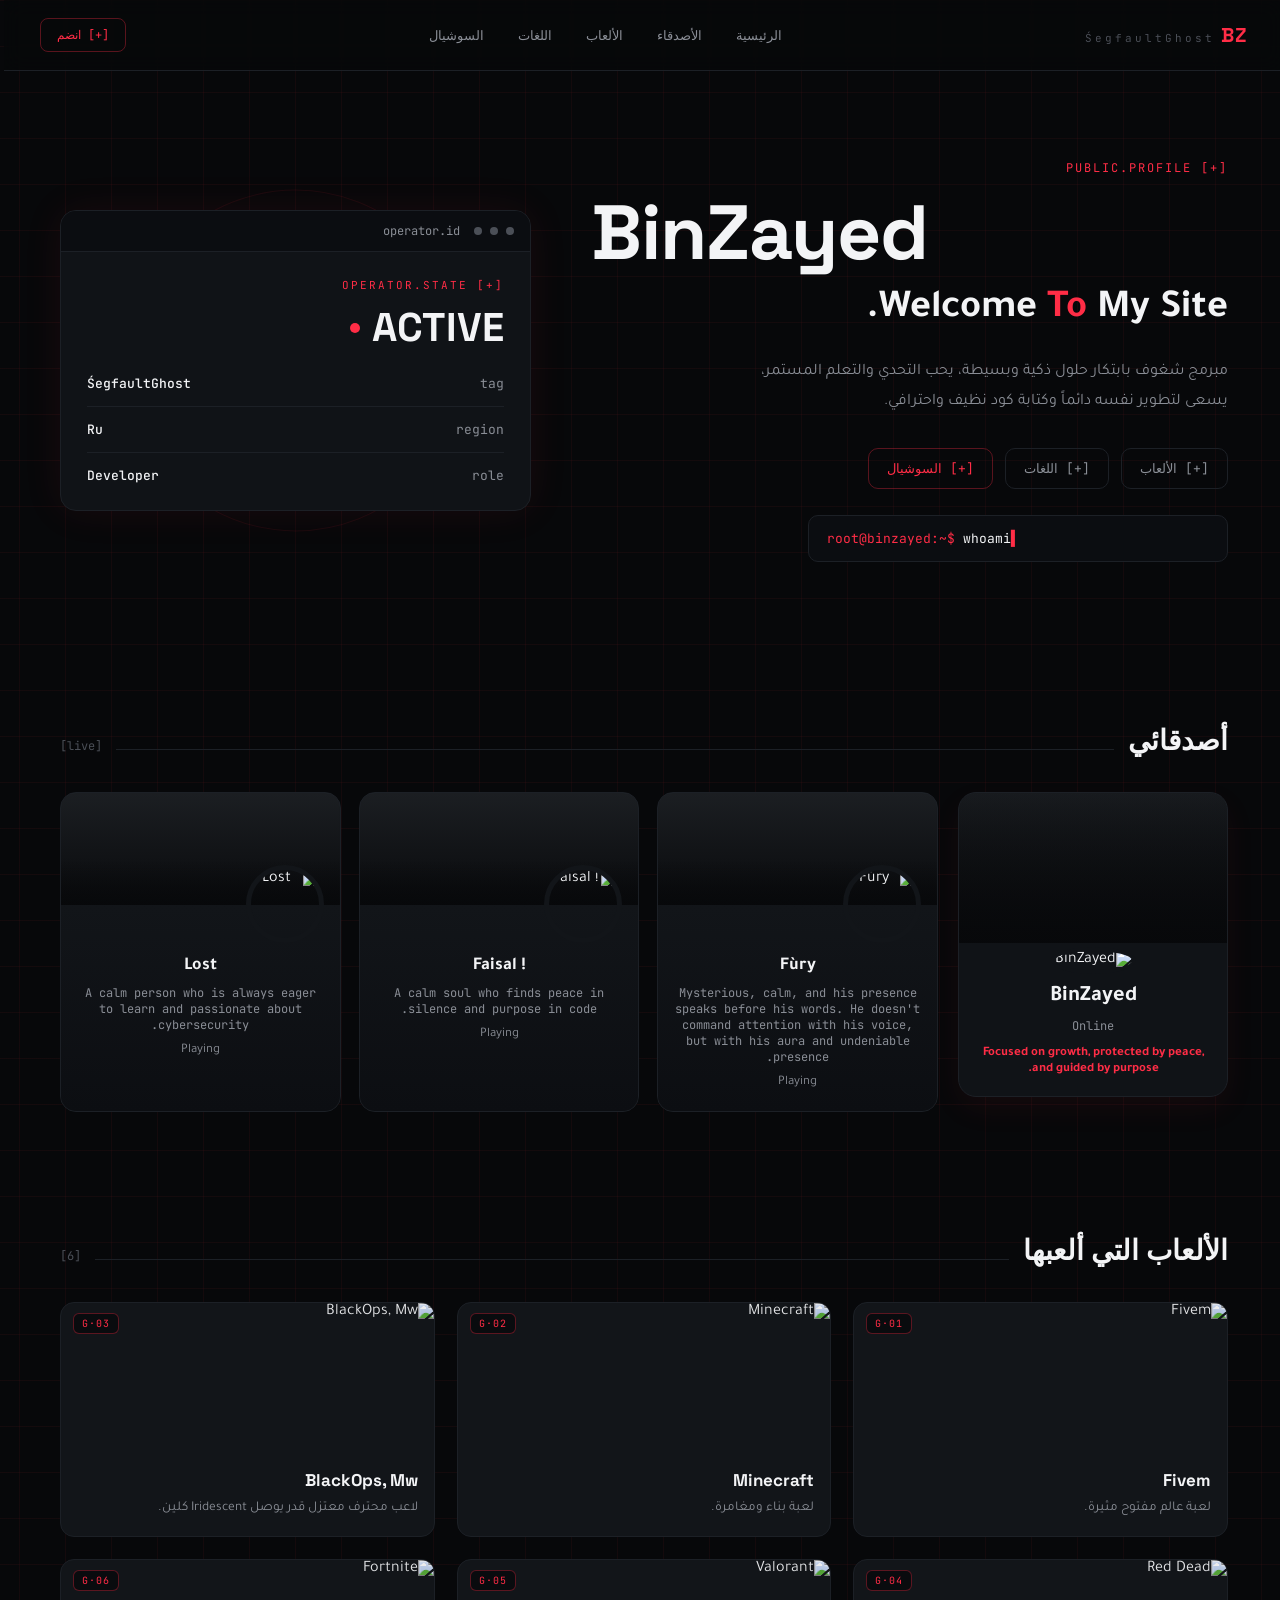
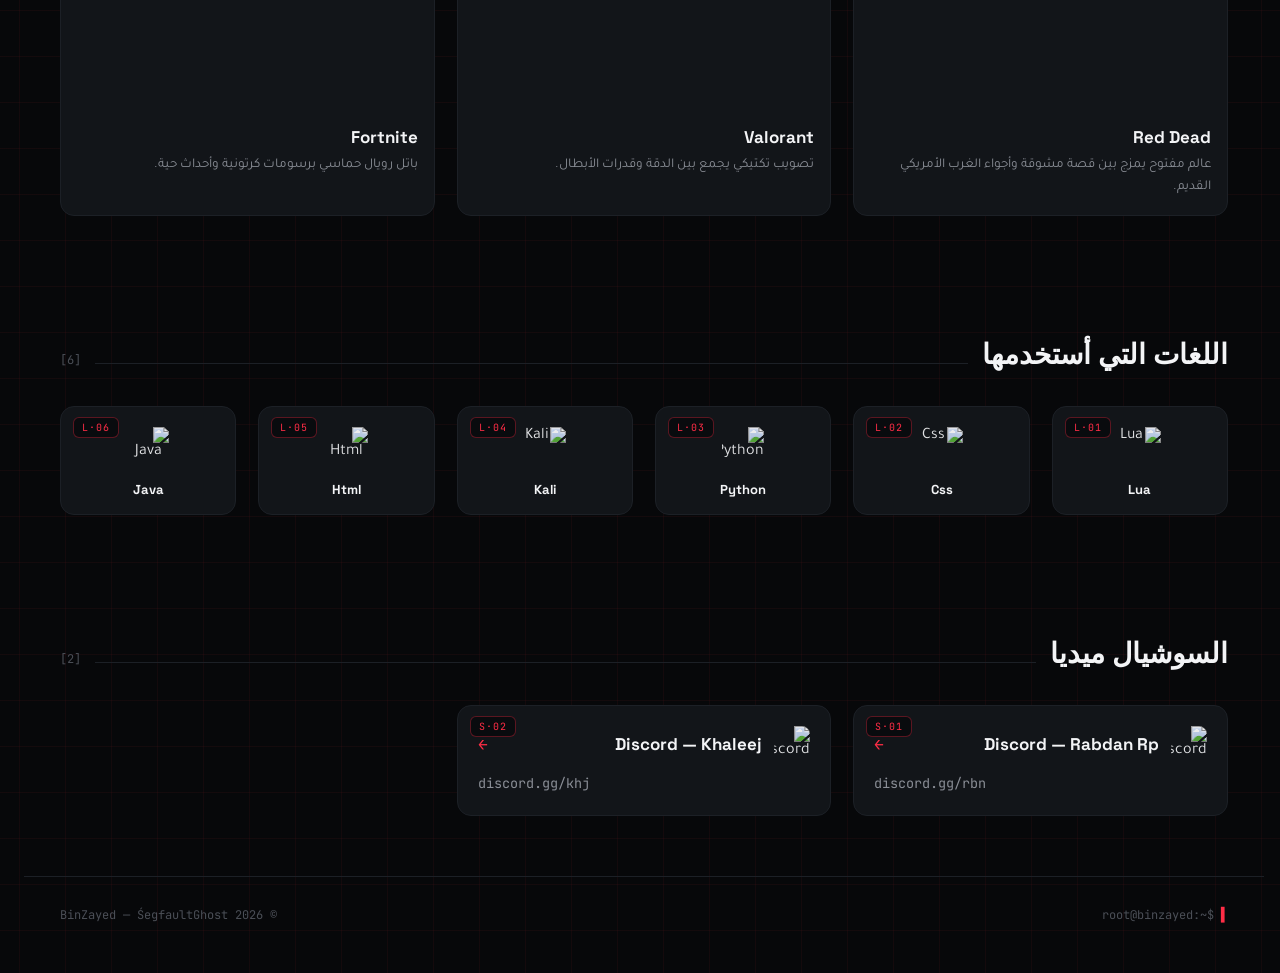
==== commit df196a45: "Update index.html" ====
--- a/index.html
+++ b/index.html
@@ -508,16 +508,16 @@
       { img: "https://dev.epicgames.com/community/api/documentation/image/meta_tag?path=en-us/fortnite/fortnite-creator&application_version=1.0", name: "Fortnite", desc: "باتل رويال حماسي برسومات كرتونية وأحداث حية." }
     ],
     languages: [
-      { img: "https://i.ibb.co/svKzRnGH/1-A240h-Qnv-DQs-FRGu-Khi-OTw.png", name: "Lua" },
+      { img: "https://i.postimg.cc/8zxCkGR0/1-A240h-Qnv-DQs-FRGu-Khi-OTw.png", name: "Lua" },
       { img: "https://1000logos.net/wp-content/uploads/2020/09/CSS-Logo-2011.png", name: "Css" },
       { img: "https://images.icon-icons.com/2699/PNG/512/python_logo_icon_168886.png", name: "Python" },
       { img: "https://datascientest.com/wp-content/uploads/2024/10/Kali-Linux-DataScientest-1024x512.webp", name: "Kali" },
-      { img: "https://i.ibb.co/ZpvxLsz6/HTML5.webp", name: "Html" },
-      { img: "https://i.ibb.co/jNBBLWb/img-js.png", name: "Java" }
+      { img: "https://i.postimg.cc/htNG4n8F/HTML5.webp", name: "Html" },
+      { img: "https://i.postimg.cc/13bzRSGb/img-js.png", name: "Java" }
     ],
     social: [
-      { img: "https://i.ibb.co/fzbCMcsn/512.png", name: "Discord — Rabdan Rp", desc: "discord.gg/rbn", link: "https://discord.gg/rbn" },
-      { img: "https://i.ibb.co/FR5zD19/mwr8xr4.png", name: "Discord — Khaleej", desc: "discord.gg/craw", link: "https://discord.gg/craw" }
+      { img: "https://i.postimg.cc/C1hpSrQ9/512.png", name: "Discord — Rabdan Rp", desc: "discord.gg/rbn", link: "https://discord.gg/rbn" },
+      { img: "https://i.postimg.cc/j21p6xd1/mwr8xr4.png", name: "Discord — Khaleej", desc: "discord.gg/khj", link: "https://discord.gg/khj" }
     ]
   };
 
@@ -578,8 +578,8 @@
     name: "BinZayed",
     activity: "Focused on growth, protected by peace, and guided by purpose.",
     status: "Online",
-    avatar: "https://i.ibb.co/7Jg9qx05/f3d08999ca5832533b52c8da3531fc4a.webp",
-    banner: "https://i.ibb.co/wNfp8ck7/c498406364ceaaae0462056145423576.webp",
+    avatar: "https://i.postimg.cc/63cwZxvk/f3d08999ca5832533b52c8da3531fc4a.webp",
+    banner: "https://i.postimg.cc/s2RR0g9F/c498406364ceaaae0462056145423576.webp",
   };
 
   const friendsData = [
@@ -588,22 +588,22 @@
       name: "Fùry",
       activity: "Playing",
       status: "Mysterious, calm, and his presence speaks before his words. He doesn't command attention with his voice, but with his aura and undeniable presence.",
-      avatar: "https://i.ibb.co/PGbFtj5r/6da9a08712b28765695104570c39a823.webp",
-      banner: "https://i.ibb.co/nNxB7Rjt/5c0c9ecb2d5f3d1a666445fbe07c83a8.webp"
+      avatar: "https://i.postimg.cc/VLrQfCD3/6da9a08712b28765695104570c39a823.webp",
+      banner: "https://i.postimg.cc/PxyhDnwR/5c0c9ecb2d5f3d1a666445fbe07c83a8.webp"
     },
         {
       name: "! Faisal",
       activity: "Playing",
       status: "A calm soul who finds peace in silence and purpose in code.",
-      avatar: "https://i.ibb.co/pvrKpXD9/37939dd6b9c7eb22719986d129c3bb93.webp",
-      banner: "https://i.ibb.co/nNxB7Rjt/5c0c9ecb2d5f3d1a666445fbe07c83a8.webp"
+      avatar: "https://i.postimg.cc/CLBThqcy/37939dd6b9c7eb22719986d129c3bb93.webp",
+      banner: "https://i.postimg.cc/PxyhDnwR/5c0c9ecb2d5f3d1a666445fbe07c83a8.webp"
     },
             {
       name: "Lost",
       activity: "Playing",
       status: "A calm person who is always eager to learn and passionate about cybersecurity.",
-      avatar: "https://i.ibb.co/2QPZYnN/2600a2ae927e2b92a407087ed9b35d5a.webp",
-      banner: "https://i.ibb.co/9jj2xbG/b9cd4fbf878e2393b6705eda4de1a106.webp"
+      avatar: "https://i.postimg.cc/3R17GQvP/2600a2ae927e2b92a407087ed9b35d5a.webp",
+      banner: "https://i.postimg.cc/769Dzr2c/b9cd4fbf878e2393b6705eda4de1a106.webp"
     }
   ];
 
